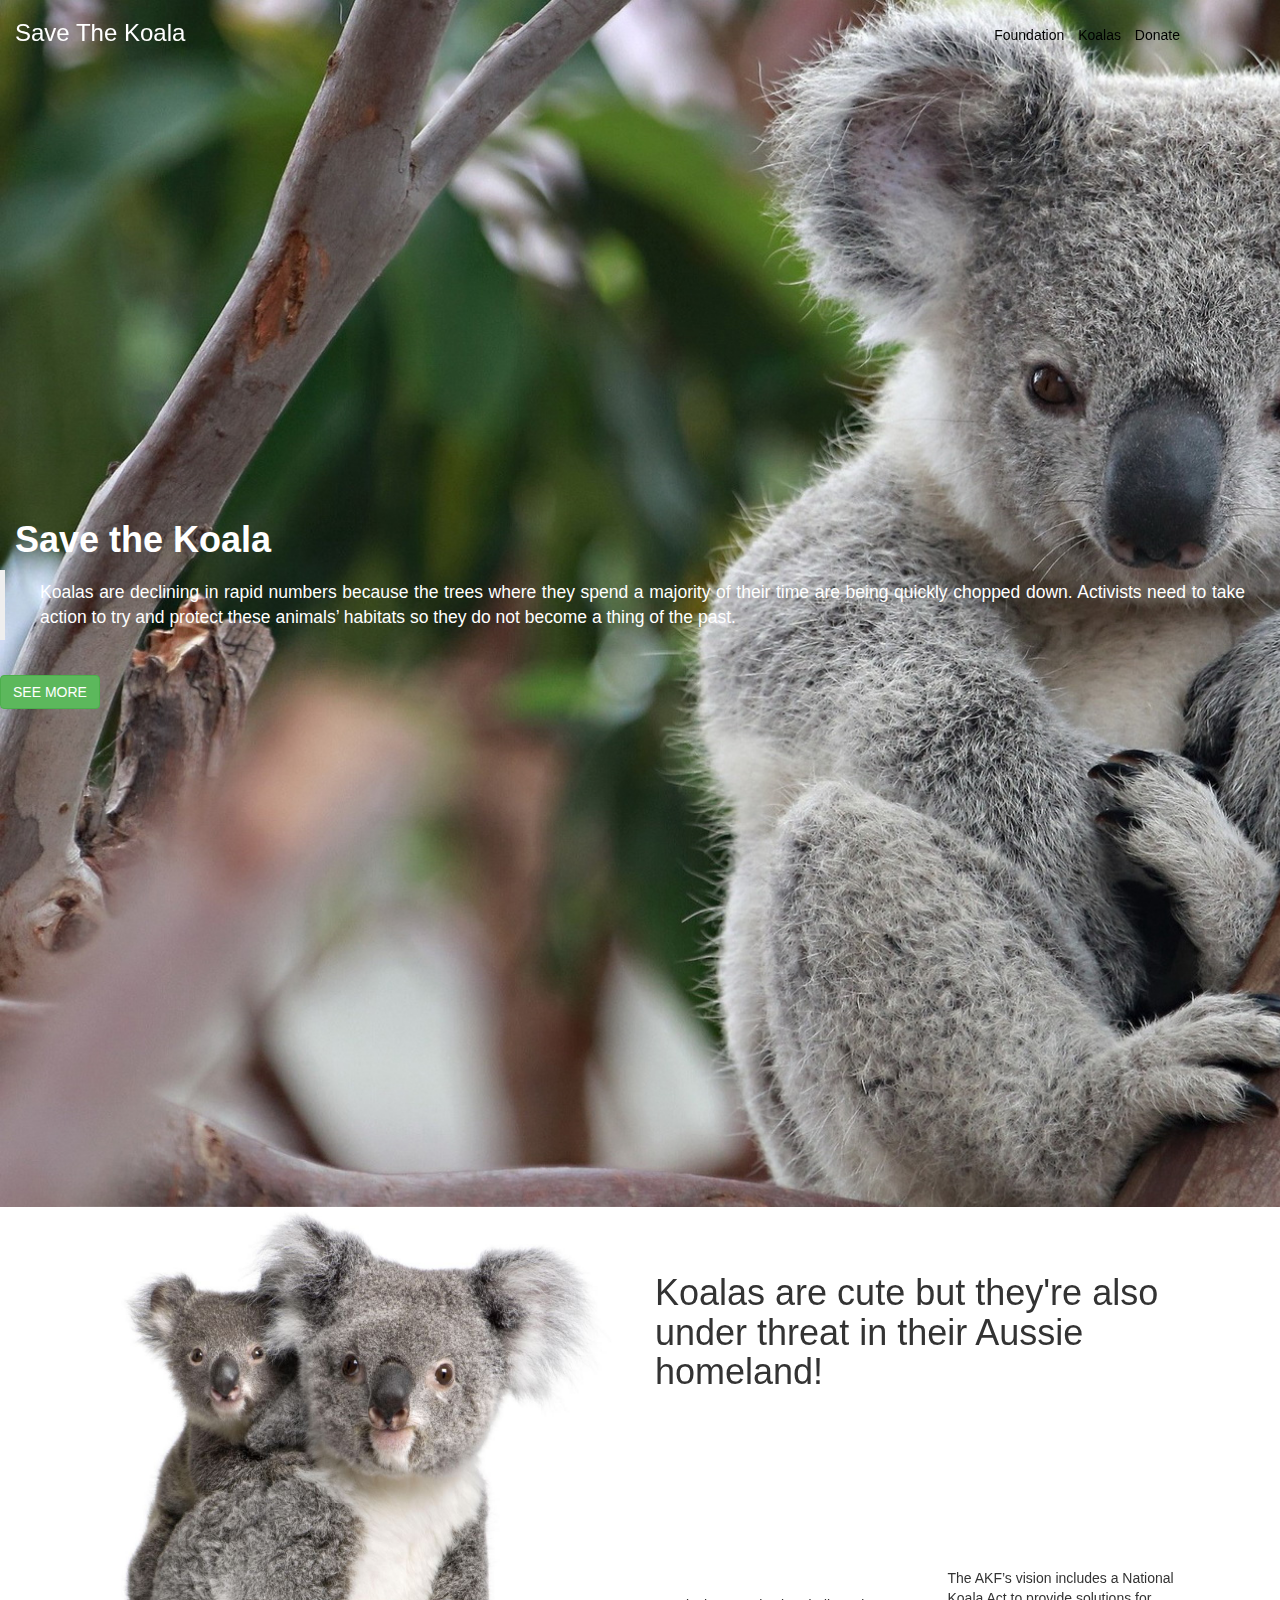
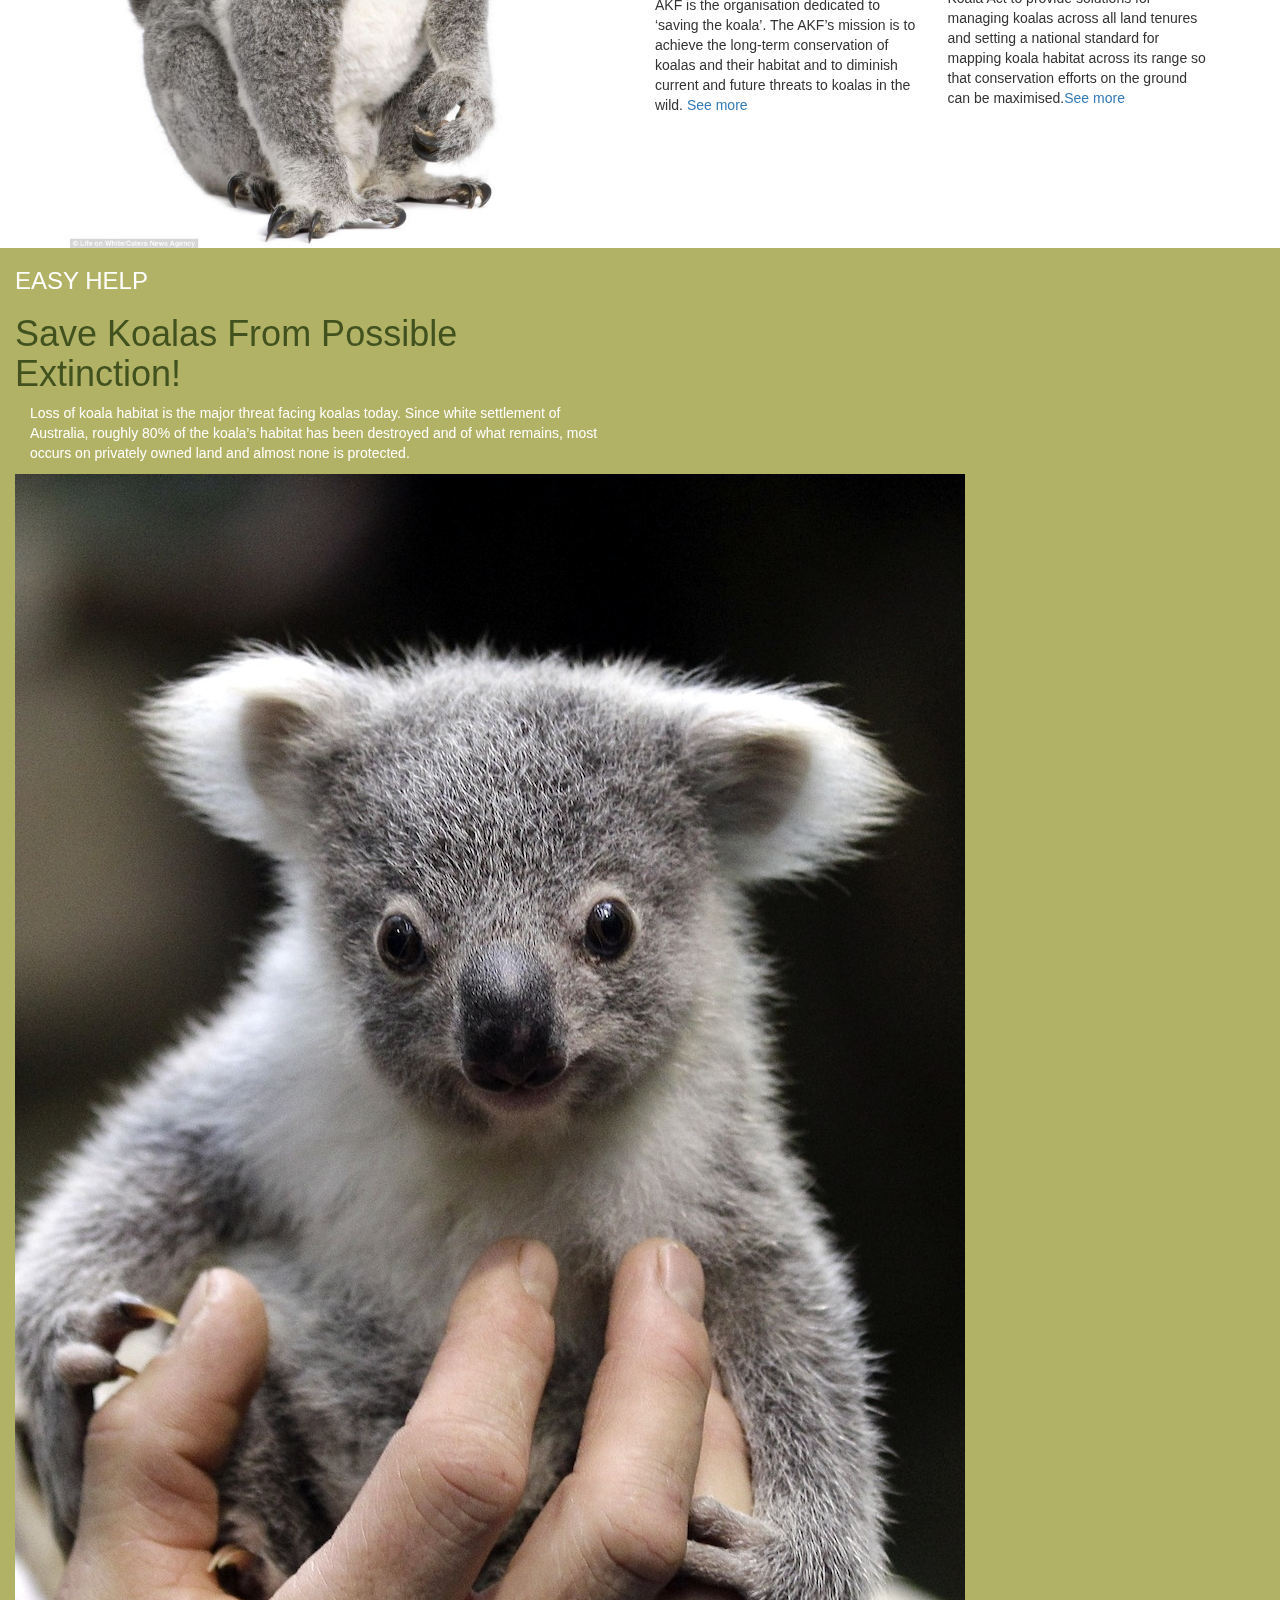
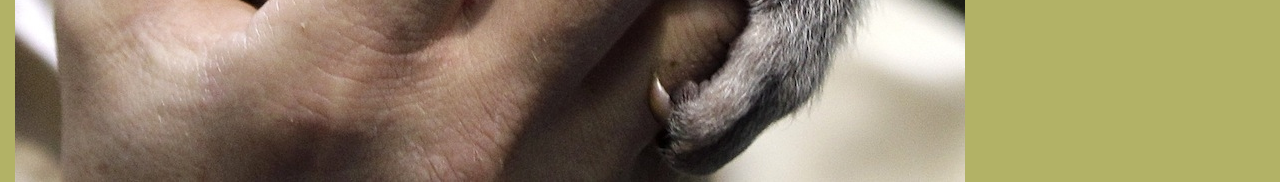
==== save-the-koala-master/index.html @ 20b0b4ef "falta 3, 4 , 5 section" ====
<!DOCTYPE html>
<html>

<head>
    <meta charset="utf-8">
    <meta http-equiv="X-UA-Compatible" content="IE-edge,chrome=1">
    <title>
        Save The Koala
    </title>
    <meta name="description" content="">
    <meta name="viewport" content="width=device-width">
    <link rel="stylesheet" type="text/css" href="css/style.css" media="screen">
    <link href="css/bootstrap.min.css" rel="stylesheet">
</head>

<body>
    <header>
        <nav>
            <div class="container-fluid">
                <div class="row">
                    <div class="col-md-6">
                        <h3 >Save The Koala</h3>
                    </div>
                    <div class="navbar-header">
                        <button type="button" class="navbar-toggle collapsed" data-toggle="collapsed">
                            <span class="sr-only">Toggle navigation</span>
                            <span class="icon-bar"></span> <!--Barras menú-->
                            <span class="icon-bar"></span>
                            <span class="icon-bar"></span>
                        </button>
                    </div>
                    <div class="col-md-6">
                        <ul class="list-inline hidden-sm hidden-xs">
                            <li>
                                <a href="#">Foundation</a>
                            </li>
                            <li>
                                <a href="#">Koalas</a>
                            </li>
                            <li>
                                <a href="#">Donate</a>
                            </li>
                        </ul>
                    </div>
                </div>
            </div>
        </nav>
        <div class="action text-left">
            <h1>Save the Koala</h1>
            <blockquote>
            <p class= primer-parrafo>Koalas are declining in rapid numbers because the trees where they spend a majority of their time are being quickly chopped down. Activists need to take action to try and protect these animals’ habitats so they do not become a thing of the past.</p></blockquote>
            <a class="btn btn-success" href="#">See More</a>

        </div>
    </header>
    <section class="container">
        <div class="row">
            <div class="col-md-6">
                <img src="img/tres.jpg" height="641" class="hidden-sm-down hidden-xl-up">
            </div>
            
                <div class="col-md-6">
                    <h3>FOUNDATION INFORMATION</h3>
                    <h1>Koalas are cute but they're also under threat in their Aussie homeland!</h1>
                    <p>Koalas are well-known as an icon of Australia and many people who visit Australia as tourists hope to see and hold a koala. But it's less well known that koalas in the wild are facing unprecedented pressure as their trees are cleared, existing habitat becomes more vulnerable and isolated and more roads bisect their territories resulting in more koalas being run over.</p>

                
                <div class="row">
                    <div class="col-md-6">
                        <h3>The Australian Koala Foundation</h3> AKF is the organisation dedicated to ‘saving the koala’. The AKF’s mission is to achieve the long-term conservation of koalas and their habitat and to diminish current and future threats to koalas in the wild.<a> See more</a>
                    </div>
                    <div class="col-md-6">
                        <h3>AKF Vision</h3> The AKF’s vision includes a National Koala Act to provide solutions for managing koalas across all land tenures and setting a national standard for mapping koala habitat across its range so that conservation efforts on the ground can be maximised.<a>See more</a>
                    </div>
                </div>
              </div>
    </section>
    <section class="container-fluid section-3">
    <div class="row">
    <div class="col-md-6">
        <h3 >EASY HELP<h3>
<h1 class="titulo-3">Save Koalas From Possible Extinction!</h1>
<p>Loss of koala habitat is the major threat facing koalas today. Since white settlement of Australia, roughly 80% of the koala’s habitat has been destroyed and of what remains, most occurs on privately owned land and almost none is protected.</p>
<div class="col-md-6"></div>
<img src="img/cosita-fea.jpg">
</div>
</div>
    </section>
    <script src="js/jquery-3.2.1.min.js"></script>
    <script src="js/bootstrap.min.js"></script>
</body>

</html>

<!-- seccion 3
EASY HELP
Save Koalas From Possible Extinction!
Loss of koala habitat is the major threat facing koalas today. Since white settlement of Australia, roughly 80% of the koala’s habitat has been destroyed and of what remains, most occurs on privately owned land and almost none is protected. -->
<!-- seccion 4 
HELP KOALAS
“No Tree... No Me”
Dick Marks, AKF’s creative supporter -->
<!-- seccion seis 

It’s not hard to see how we can help.

There are many people who are working very hard to achieve the conservation of the koala and you can join them by visiting www.savethekoala.com.

The only way to save koalas is to save their habitat, the eucalyptus forests where they live, and which they must have to survive. This is what the Australian Koala Foundation is trying to achieve.

But they can't do it alone and they need the help of people like you. You may think that just one person cannot make any difference in helping koalas or in helping our environment generally, but if each person does even one little thing to help, it can add up to a lot of help.-->
<!-- footer 

ABOUT
The Australian Koala Foundation receives no funding from any government so they rely on people like you to help raise funds for their important work in saving koalas for future generations to enjoy. If you’d like to learn more, contact us anytime at akf@savethekoala.com.

Koalas
Eucaliptus
Donate
Gallery-->
---- save-the-koala-master/css/style.css ----
/*
wood brown: A89F68;
army green: 41521F;
*/
@import 'https://fonts.googleapis.com/css?family=Montserrat';

body{
	font-family: 'Montserrat', sans-serif;

}

header{

	position: relative;
	padding-top: 500px;
	padding-bottom: 498px;
	background-image: url(../img/portada.jpg);
	background-repeat: no-repeat;
	background-size: cover;


}

header nav{
	position: fixed;
	width: 100%;
	top: 0px;
	left: 0px;
	height: 70px;
	
}

header nav ul{

	line-height: 70px;
	text-align: right;
	padding-right: 80px;
}

nav ul li a{
	/*text-transform: uppercase;*/
	color: #000;
}

header nav h1{
	margin: 0px;
	margin-left: 30px;
	line-height: 70px;

}

header .action h3{
	width: 80px;
	margin: 15px 0px;

}


header .action h1{
	text-size:2em;
	/*text-transform: uppercase;*/
	font-weight: bold;
}

.action .btn{
	margin-top: 15px;
	text-transform: uppercase;
}

.action h1, p {
	
    color: #fff;
    padding-right: 15px;
    padding-left: 15px;
    margin-right: auto;
    margin-left: auto;
   
}

.row h3{
	color:white;
}

.primer-parrafo{
	text-align: justify;
	margin: 0 0 10px;
}

.section-3 {

	background-color: #b2b266;
    color: white;
}

.titulo-3{
	color: #41521F;
}
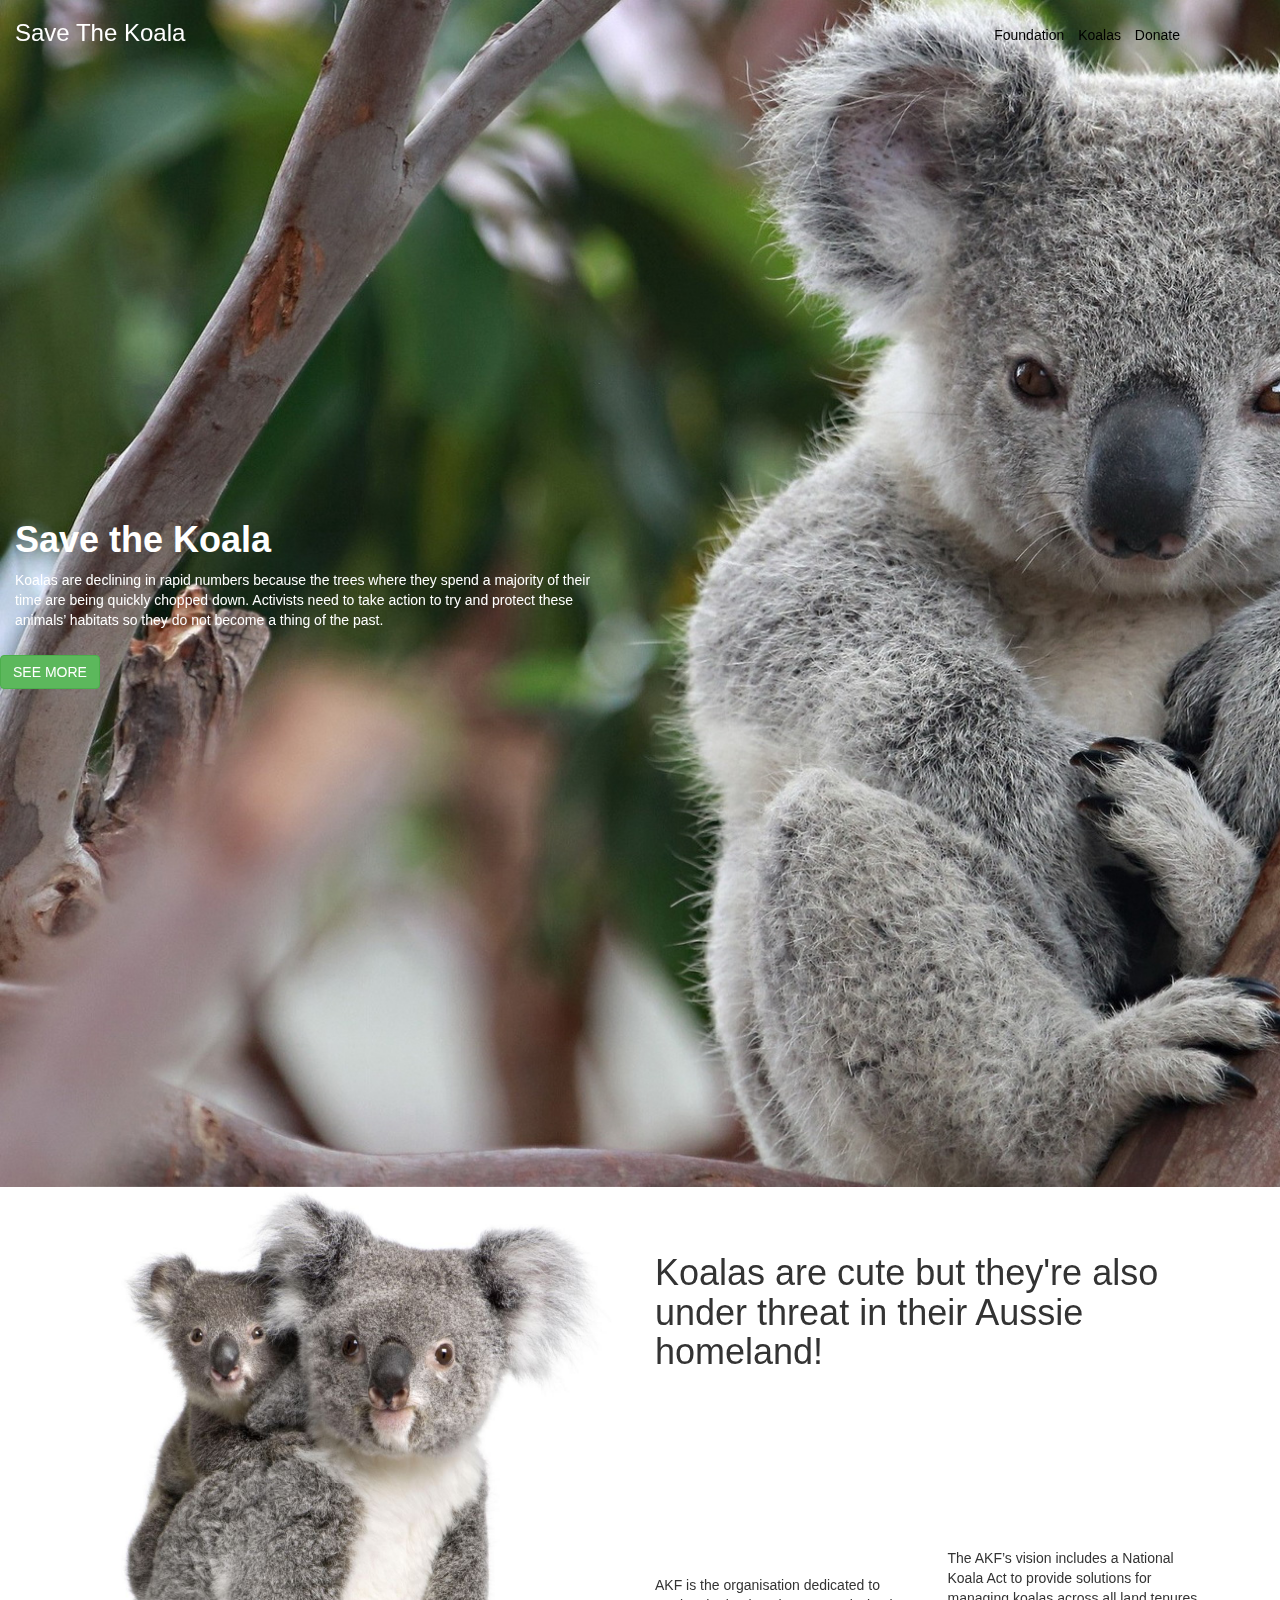
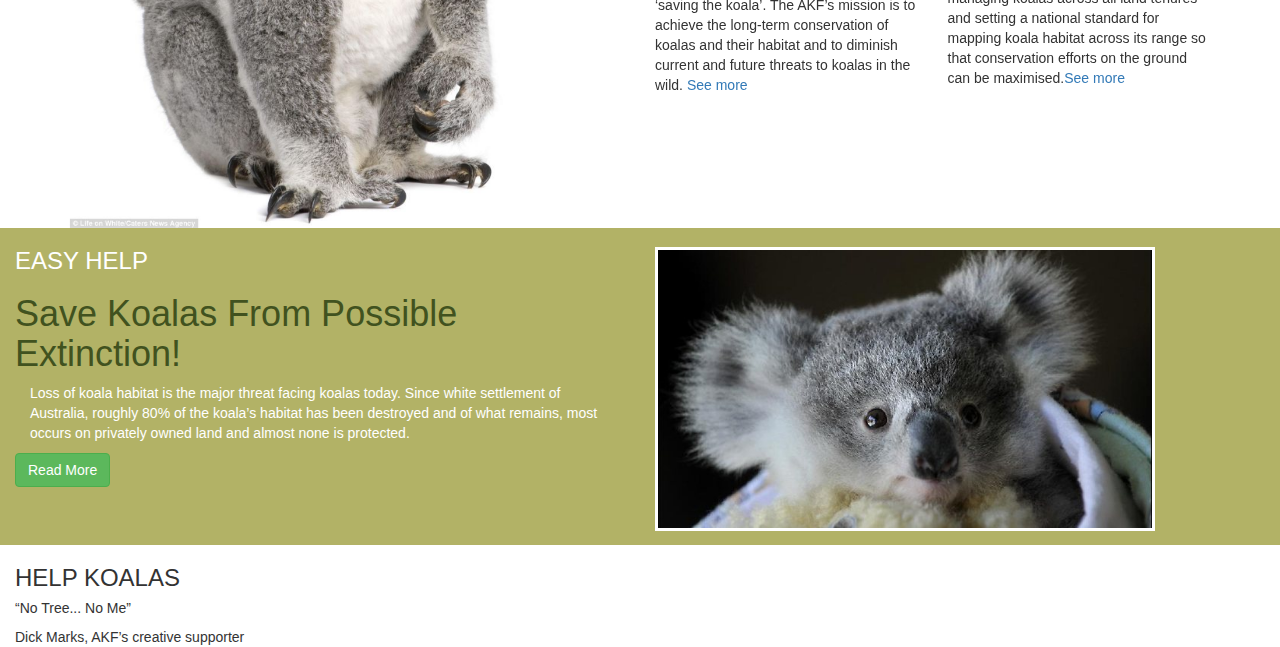
==== commit 0c5044b9: "agregando la seccion 4" ====
--- a/save-the-koala-master/index.html
+++ b/save-the-koala-master/index.html
@@ -19,12 +19,13 @@
             <div class="container-fluid">
                 <div class="row">
                     <div class="col-md-6">
-                        <h3 >Save The Koala</h3>
+                        <h3>Save The Koala</h3>
                     </div>
                     <div class="navbar-header">
                         <button type="button" class="navbar-toggle collapsed" data-toggle="collapsed">
                             <span class="sr-only">Toggle navigation</span>
-                            <span class="icon-bar"></span> <!--Barras menú-->
+                            <span class="icon-bar"></span>
+                            <!--Barras menú-->
                             <span class="icon-bar"></span>
                             <span class="icon-bar"></span>
                         </button>
@@ -47,10 +48,12 @@
         </nav>
         <div class="action text-left">
             <h1>Save the Koala</h1>
-            <blockquote>
-            <p class= primer-parrafo>Koalas are declining in rapid numbers because the trees where they spend a majority of their time are being quickly chopped down. Activists need to take action to try and protect these animals’ habitats so they do not become a thing of the past.</p></blockquote>
-            <a class="btn btn-success" href="#">See More</a>
-
+            <div class="row">
+                <div class="col-md-6">
+                    <p class=p rimer-parrafo>Koalas are declining in rapid numbers because the trees where they spend a majority of their time are being quickly chopped down. Activists need to take action to try and protect these animals’ habitats so they do not become a thing of the past.</p>
+                    <a class="btn btn-success" href="#">See More</a>
+                </div>
+            </div>
         </div>
     </header>
     <section class="container">
@@ -58,13 +61,10 @@
             <div class="col-md-6">
                 <img src="img/tres.jpg" height="641" class="hidden-sm-down hidden-xl-up">
             </div>
-            
-                <div class="col-md-6">
-                    <h3>FOUNDATION INFORMATION</h3>
-                    <h1>Koalas are cute but they're also under threat in their Aussie homeland!</h1>
-                    <p>Koalas are well-known as an icon of Australia and many people who visit Australia as tourists hope to see and hold a koala. But it's less well known that koalas in the wild are facing unprecedented pressure as their trees are cleared, existing habitat becomes more vulnerable and isolated and more roads bisect their territories resulting in more koalas being run over.</p>
-
-                
+            <div class="col-md-6">
+                <h3>FOUNDATION INFORMATION</h3>
+                <h1>Koalas are cute but they're also under threat in their Aussie homeland!</h1>
+                <p>Koalas are well-known as an icon of Australia and many people who visit Australia as tourists hope to see and hold a koala. But it's less well known that koalas in the wild are facing unprecedented pressure as their trees are cleared, existing habitat becomes more vulnerable and isolated and more roads bisect their territories resulting in more koalas being run over.</p>
                 <div class="row">
                     <div class="col-md-6">
                         <h3>The Australian Koala Foundation</h3> AKF is the organisation dedicated to ‘saving the koala’. The AKF’s mission is to achieve the long-term conservation of koalas and their habitat and to diminish current and future threats to koalas in the wild.<a> See more</a>
@@ -73,18 +73,27 @@
                         <h3>AKF Vision</h3> The AKF’s vision includes a National Koala Act to provide solutions for managing koalas across all land tenures and setting a national standard for mapping koala habitat across its range so that conservation efforts on the ground can be maximised.<a>See more</a>
                     </div>
                 </div>
-              </div>
+            </div>
     </section>
     <section class="container-fluid section-3">
-    <div class="row">
-    <div class="col-md-6">
-        <h3 >EASY HELP<h3>
-<h1 class="titulo-3">Save Koalas From Possible Extinction!</h1>
-<p>Loss of koala habitat is the major threat facing koalas today. Since white settlement of Australia, roughly 80% of the koala’s habitat has been destroyed and of what remains, most occurs on privately owned land and almost none is protected.</p>
-<div class="col-md-6"></div>
-<img src="img/cosita-fea.jpg">
-</div>
-</div>
+        <div class="row">
+            <div class="col-md-6">
+                <h3>EASY HELP</h3>
+                <h1 class="titulo-3">Save Koalas From Possible Extinction!</h1>
+                <p>Loss of koala habitat is the major threat facing koalas today. Since white settlement of Australia, roughly 80% of the koala’s habitat has been destroyed and of what remains, most occurs on privately owned land and almost none is protected.</p>
+                <a class="btn btn-success" href="#">Read More</a>
+            </div>
+            <div class="col-md-6">
+                <img class="koala-3 text-right" src="img/cosita.jpg" width="500">
+            </div>
+        </div>
+    </section>
+    <section class="section-4">
+    <div class="col-lg-6 col-md-12 col-sm-12 col-xs-12">
+        <h3>HELP KOALAS</h3>
+<strong><h5>“No Tree... No Me”</h5></strong>
+Dick Marks, AKF’s creative supporter
+</div> 
     </section>
     <script src="js/jquery-3.2.1.min.js"></script>
     <script src="js/bootstrap.min.js"></script>
@@ -92,10 +101,6 @@
 
 </html>
 
-<!-- seccion 3
-EASY HELP
-Save Koalas From Possible Extinction!
-Loss of koala habitat is the major threat facing koalas today. Since white settlement of Australia, roughly 80% of the koala’s habitat has been destroyed and of what remains, most occurs on privately owned land and almost none is protected. -->
 <!-- seccion 4 
 HELP KOALAS
 “No Tree... No Me”
--- a/save-the-koala-master/css/style.css
+++ b/save-the-koala-master/css/style.css
@@ -94,4 +94,15 @@
 
 .titulo-3{
 	color: #41521F;
+}
+
+.koala-3{
+	border: 3px solid white;
+	margin-bottom: 14px;
+	margin-top: 19px;
+	vertical-align: middle;
+}
+
+.section-4{
+	background-image: url(../img/all.jpg);
 }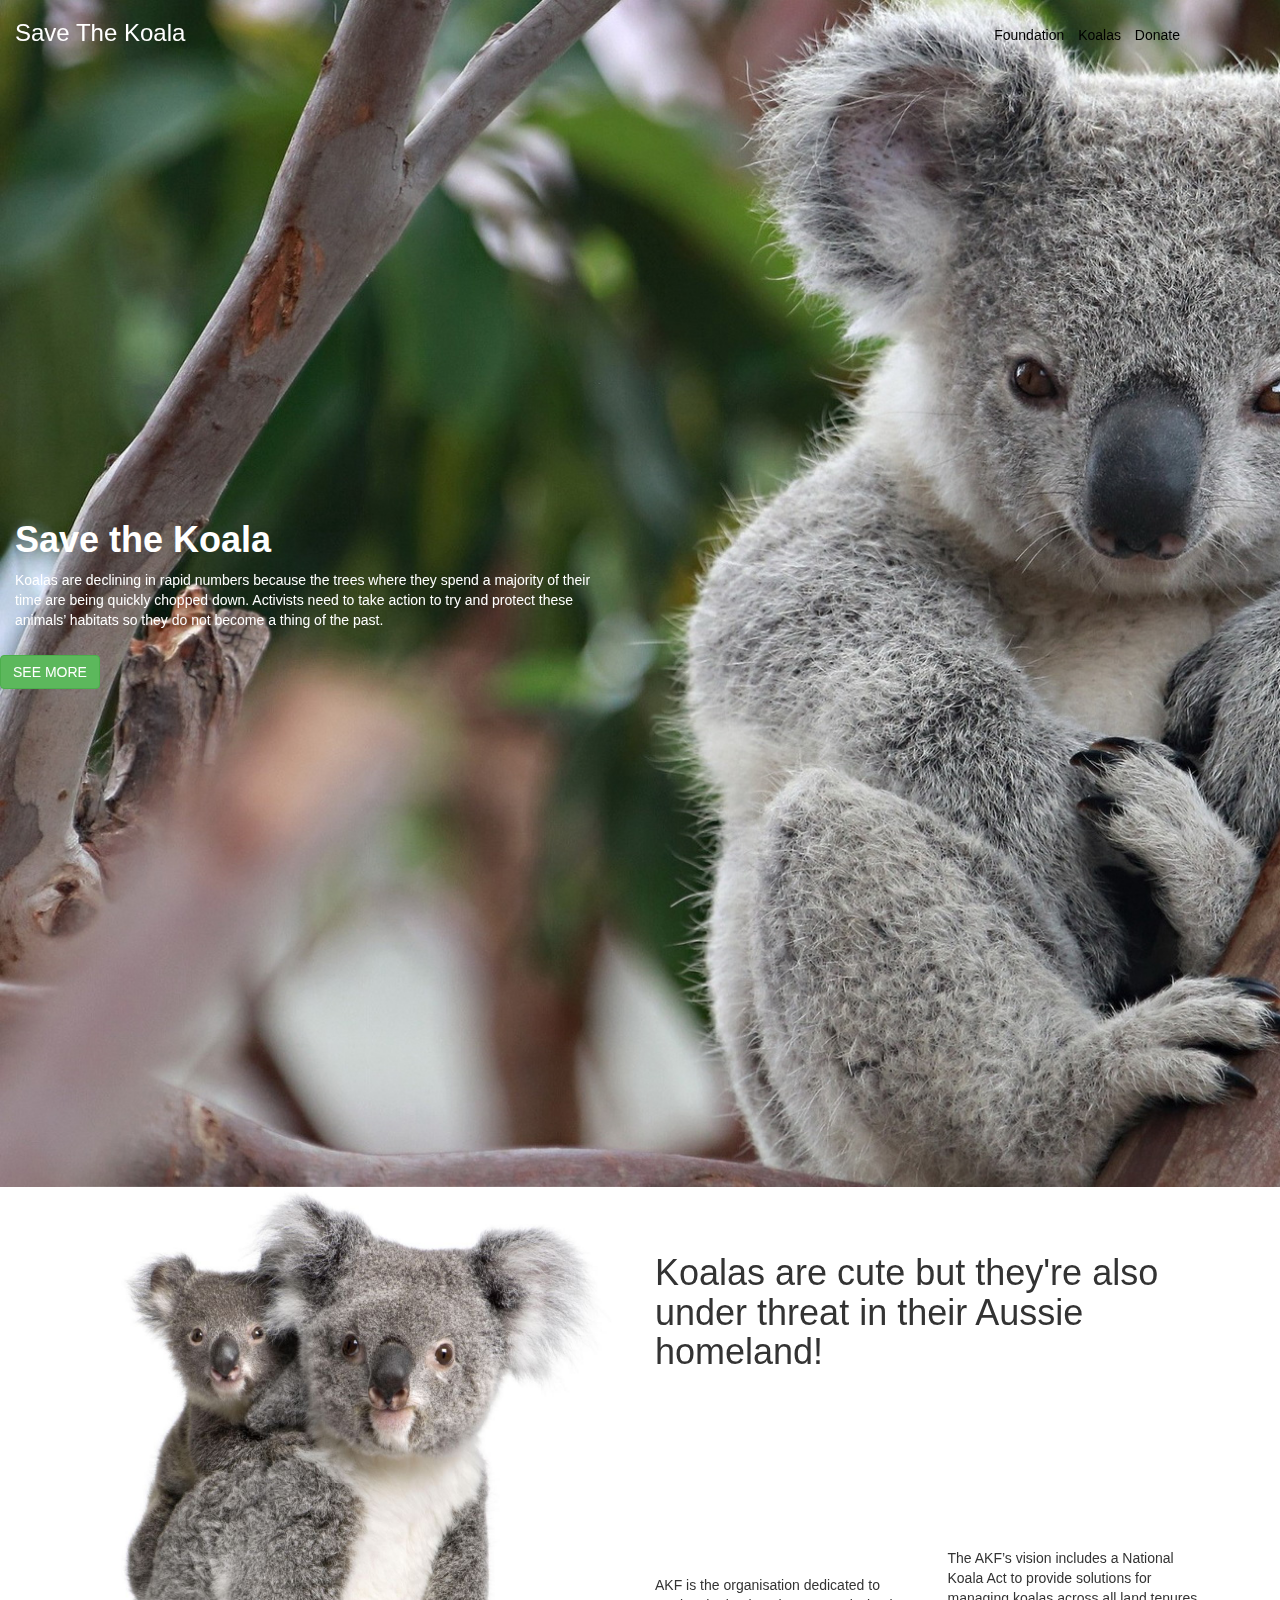
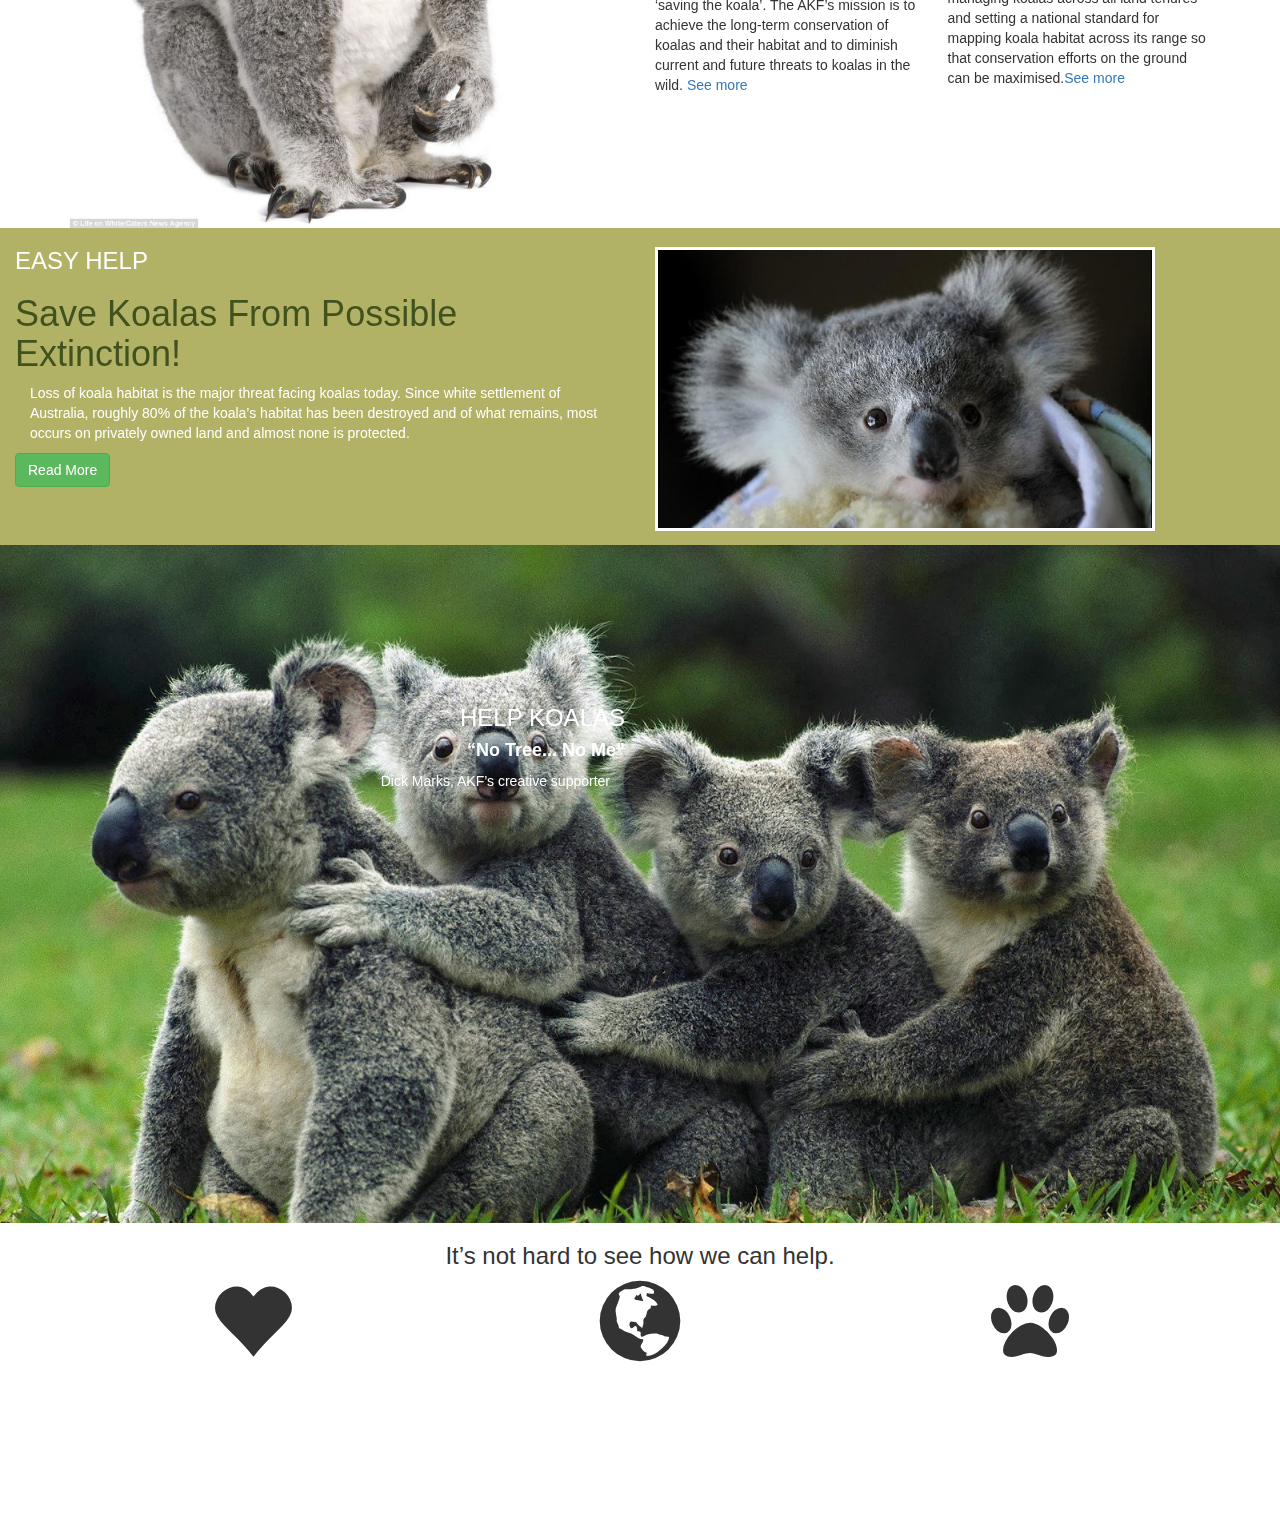
==== commit a5073931: "5 section" ====
--- a/save-the-koala-master/index.html
+++ b/save-the-koala-master/index.html
@@ -9,6 +9,7 @@
     </title>
     <meta name="description" content="">
     <meta name="viewport" content="width=device-width">
+    <link rel="stylesheet" type="text/css" href="https://cdnjs.cloudflare.com/ajax/libs/font-awesome/4.7.0/css/font-awesome.min.css">
     <link rel="stylesheet" type="text/css" href="css/style.css" media="screen">
     <link href="css/bootstrap.min.css" rel="stylesheet">
 </head>
@@ -89,25 +90,59 @@
         </div>
     </section>
     <section class="section-4">
-    <div class="col-lg-6 col-md-12 col-sm-12 col-xs-12">
-        <h3>HELP KOALAS</h3>
-<strong><h5>“No Tree... No Me”</h5></strong>
-Dick Marks, AKF’s creative supporter
-</div> 
+        <div class="row">
+            <div class="col-lg-6 col-md-12 col-sm-12 col-xs-12">
+                <h3 class="text-right">HELP KOALAS</h3>
+                <h4 class="titulo-4 text-right"><strong>“No Tree... No Me”</strong></h4>
+                <p class="text-right">Dick Marks, AKF’s creative supporter</p>
+            </div>
+        </div>
+    </section>
+    <section class="container">
+        <div class="action text-center">
+            <h3>It’s not hard to see how we can help.</h3>
+        </div>
+        <div class="row">
+            <div class="col-md-4">
+                <div class="servicio text-center">
+                    <i class="glyphicon glyphicon-heart">                
+                </i>
+                    <p>There are many people who are working very hard to achieve the conservation of the koala and you can join them by visiting www.savethekoala.com.
+                    </p>
+                </div>
+            </div>
+            <div class="col-md-4">
+                <div class="servicio text-center">
+                    <i class="glyphicon glyphicon-globe">
+                    
+                </i>
+                    <p>
+                        The only way to save koalas is to save their habitat, the eucalyptus forests where they live, and which they must have to survive. This is what the Australian Koala Foundation is trying to achieve.
+                    </p>
+                </div>
+            </div>
+            <div class="col-md-4">
+                <div class="servicio text-center">
+                    <i class="fa fa-paw">
+
+                </i>
+                    <p>
+                        But they can't do it alone and they need the help of people like you. You may think that just one person cannot make any difference in helping koalas or in helping our environment generally, but if each person does even one little thing to help, it can add up to a lot of help.-->
+                    </p>
+                </div>
+            </div>
+        </div>
+    </section>
     </section>
     <script src="js/jquery-3.2.1.min.js"></script>
     <script src="js/bootstrap.min.js"></script>
 </body>
 
 </html>
+<!-- seccion 4 
 
-<!-- seccion 4 
-HELP KOALAS
-“No Tree... No Me”
-Dick Marks, AKF’s creative supporter -->
-<!-- seccion seis 
 
-It’s not hard to see how we can help.
+
 
 There are many people who are working very hard to achieve the conservation of the koala and you can join them by visiting www.savethekoala.com.
 
--- a/save-the-koala-master/css/style.css
+++ b/save-the-koala-master/css/style.css
@@ -105,4 +105,22 @@
 
 .section-4{
 	background-image: url(../img/all.jpg);
+	background-repeat: no-repeat;
+	background-size: cover;
+	position: relative;
+	padding-top: 140px;
+    padding-bottom: 422px;
+}
+.titulo-4 {
+	color: white;
+
+}
+.servicio{
+	padding: 0px 30px;
+
+}
+
+.servicio i{
+	font-size: 6em;
+	margin-bottom: 15px;
 }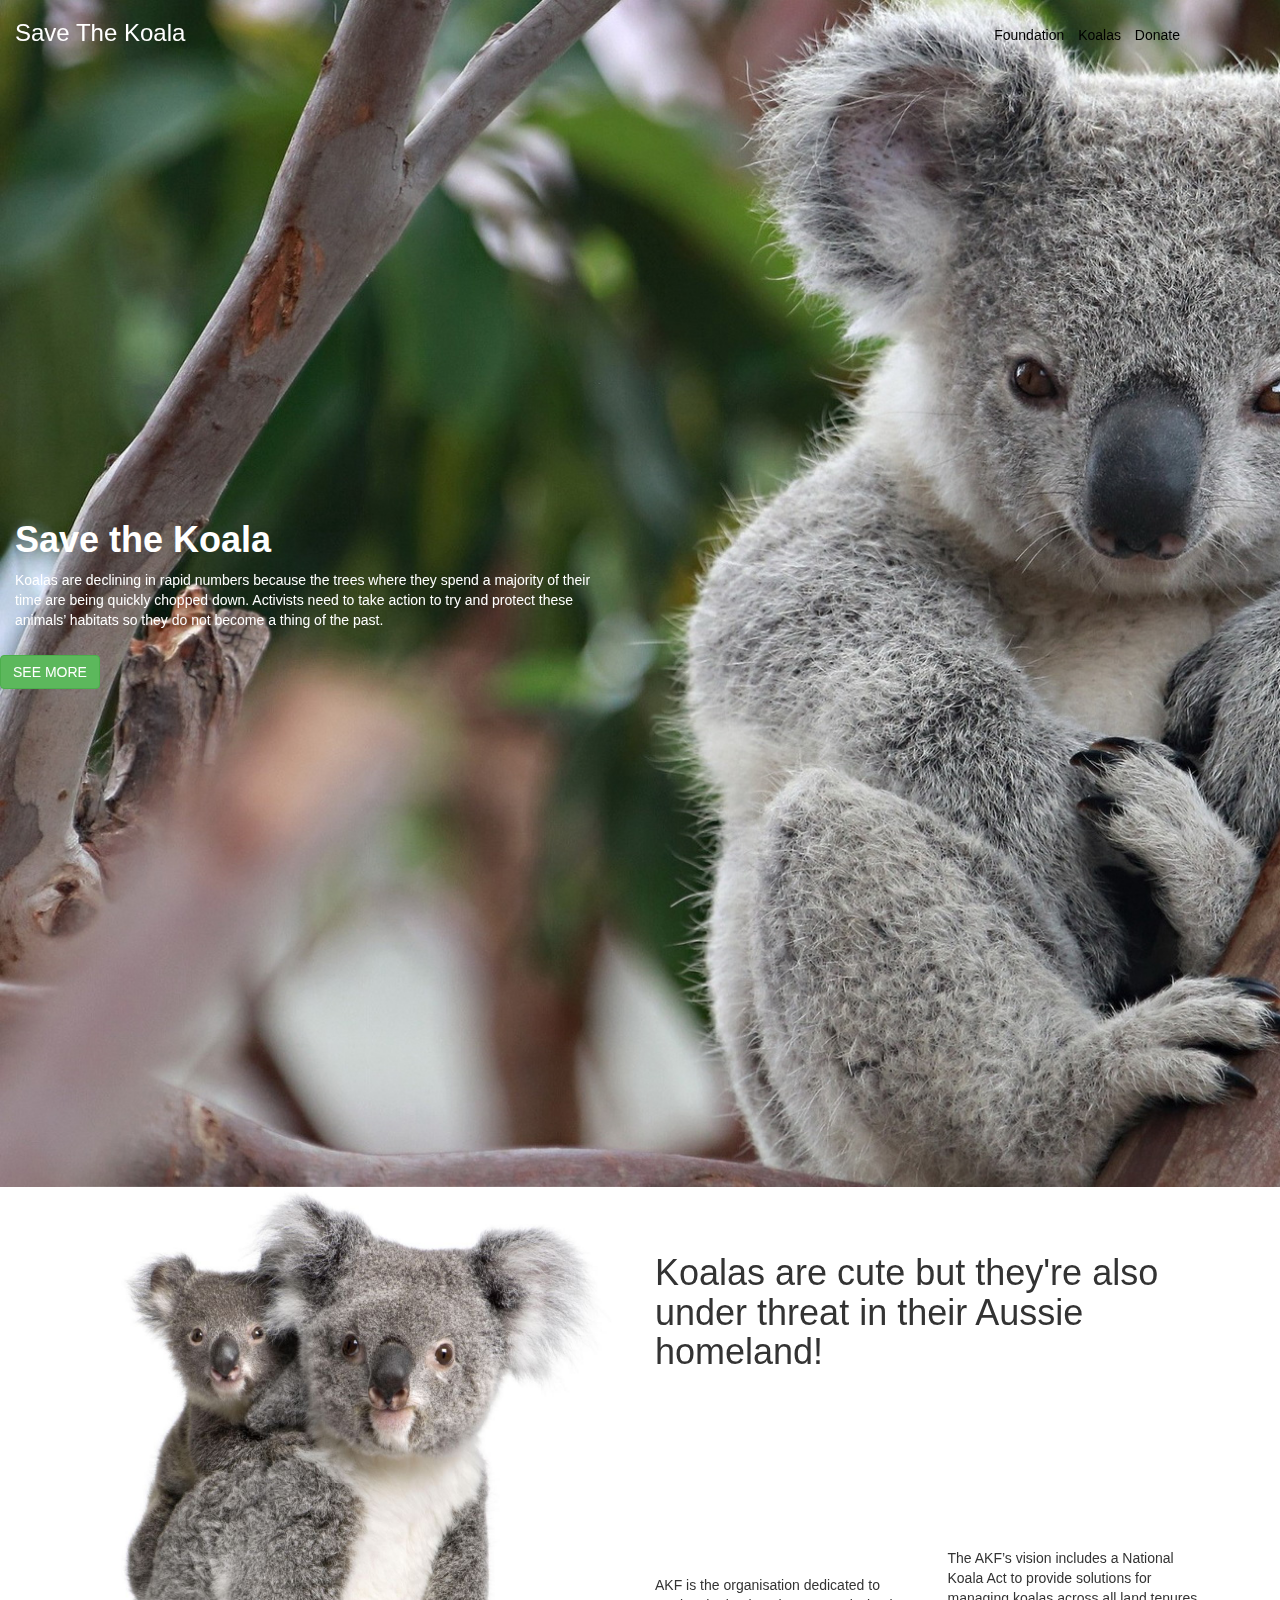
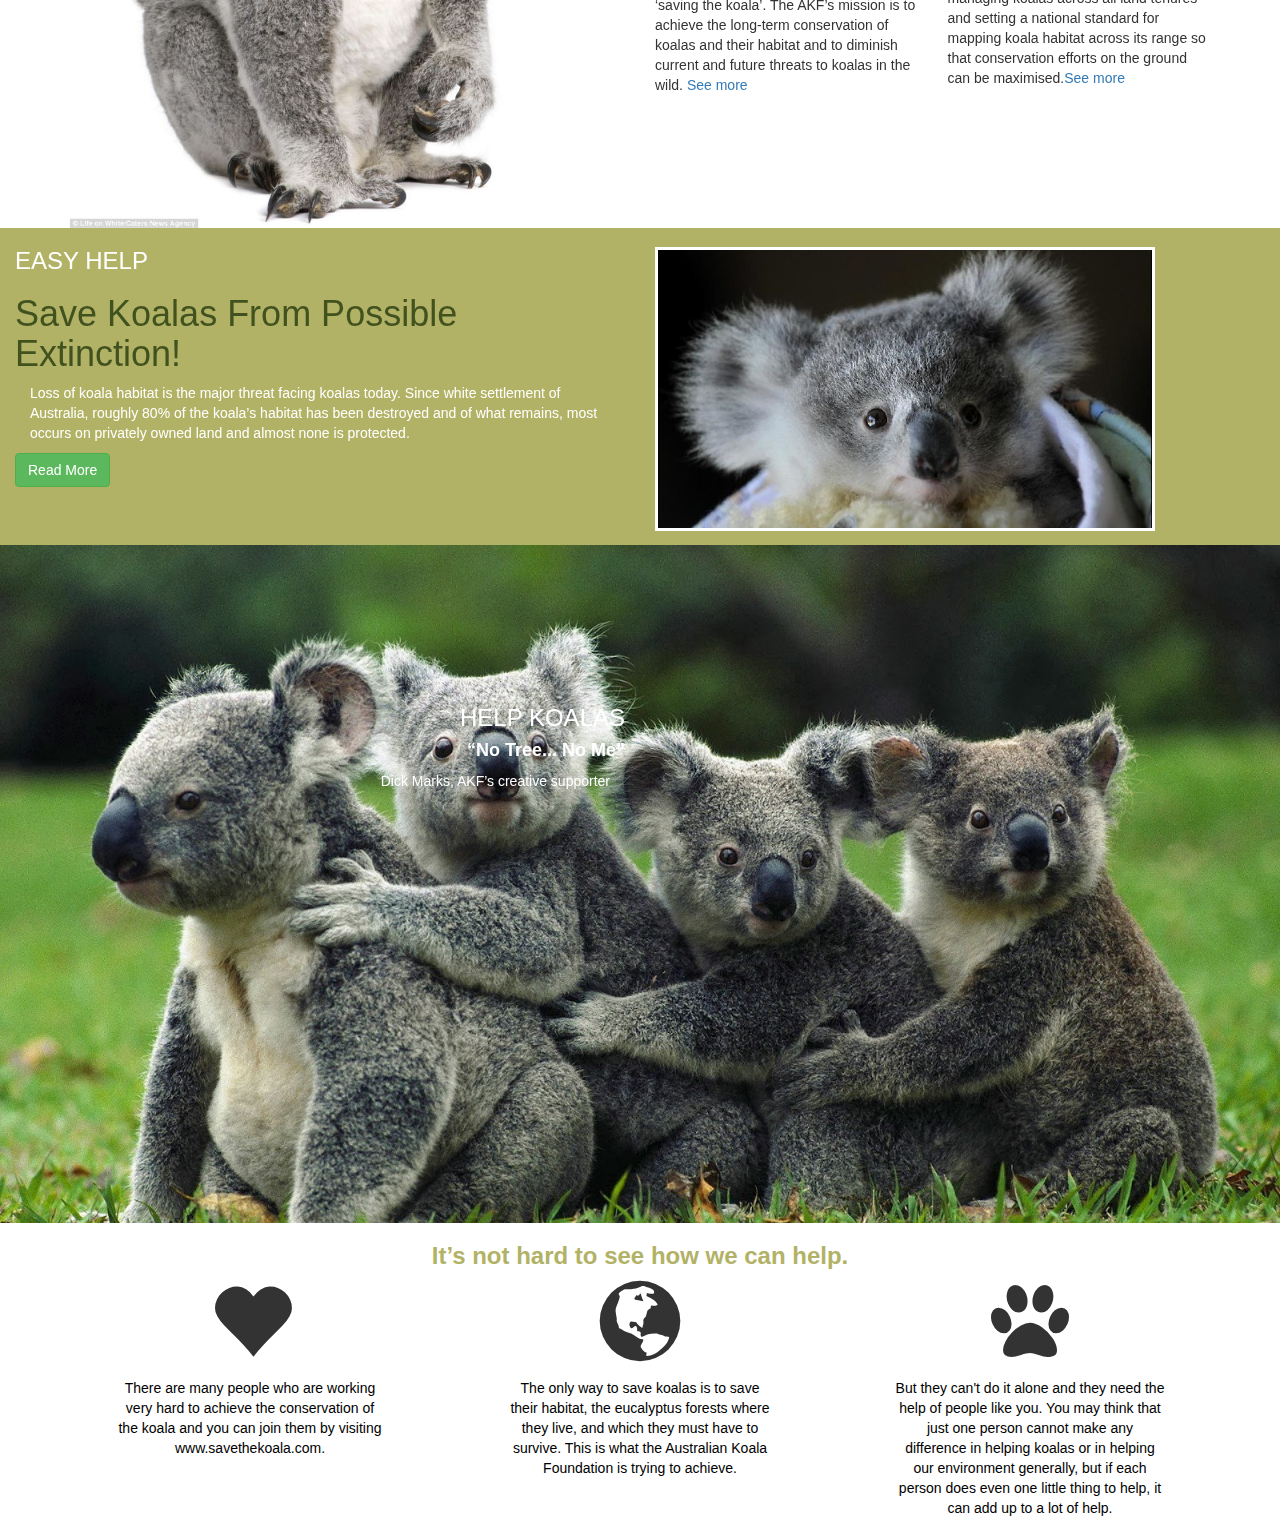
==== commit 30339738: "section 5 editando" ====
--- a/save-the-koala-master/index.html
+++ b/save-the-koala-master/index.html
@@ -100,7 +100,7 @@
     </section>
     <section class="container">
         <div class="action text-center">
-            <h3>It’s not hard to see how we can help.</h3>
+            <h3><strong>It’s not hard to see how we can help.</strong></h3>
         </div>
         <div class="row">
             <div class="col-md-4">
@@ -127,7 +127,7 @@
 
                 </i>
                     <p>
-                        But they can't do it alone and they need the help of people like you. You may think that just one person cannot make any difference in helping koalas or in helping our environment generally, but if each person does even one little thing to help, it can add up to a lot of help.-->
+                        But they can't do it alone and they need the help of people like you. You may think that just one person cannot make any difference in helping koalas or in helping our environment generally, but if each person does even one little thing to help, it can add up to a lot of help.
                     </p>
                 </div>
             </div>
--- a/save-the-koala-master/css/style.css
+++ b/save-the-koala-master/css/style.css
@@ -115,12 +115,19 @@
 	color: white;
 
 }
-.servicio{
-	padding: 0px 30px;
+    .servicio {	padding: 0px 30px;
 
 }
 
 .servicio i{
 	font-size: 6em;
 	margin-bottom: 15px;
+}
+
+.servicio p{
+	color: black;
+}
+
+.action h3{
+	color: #b2b266;
 }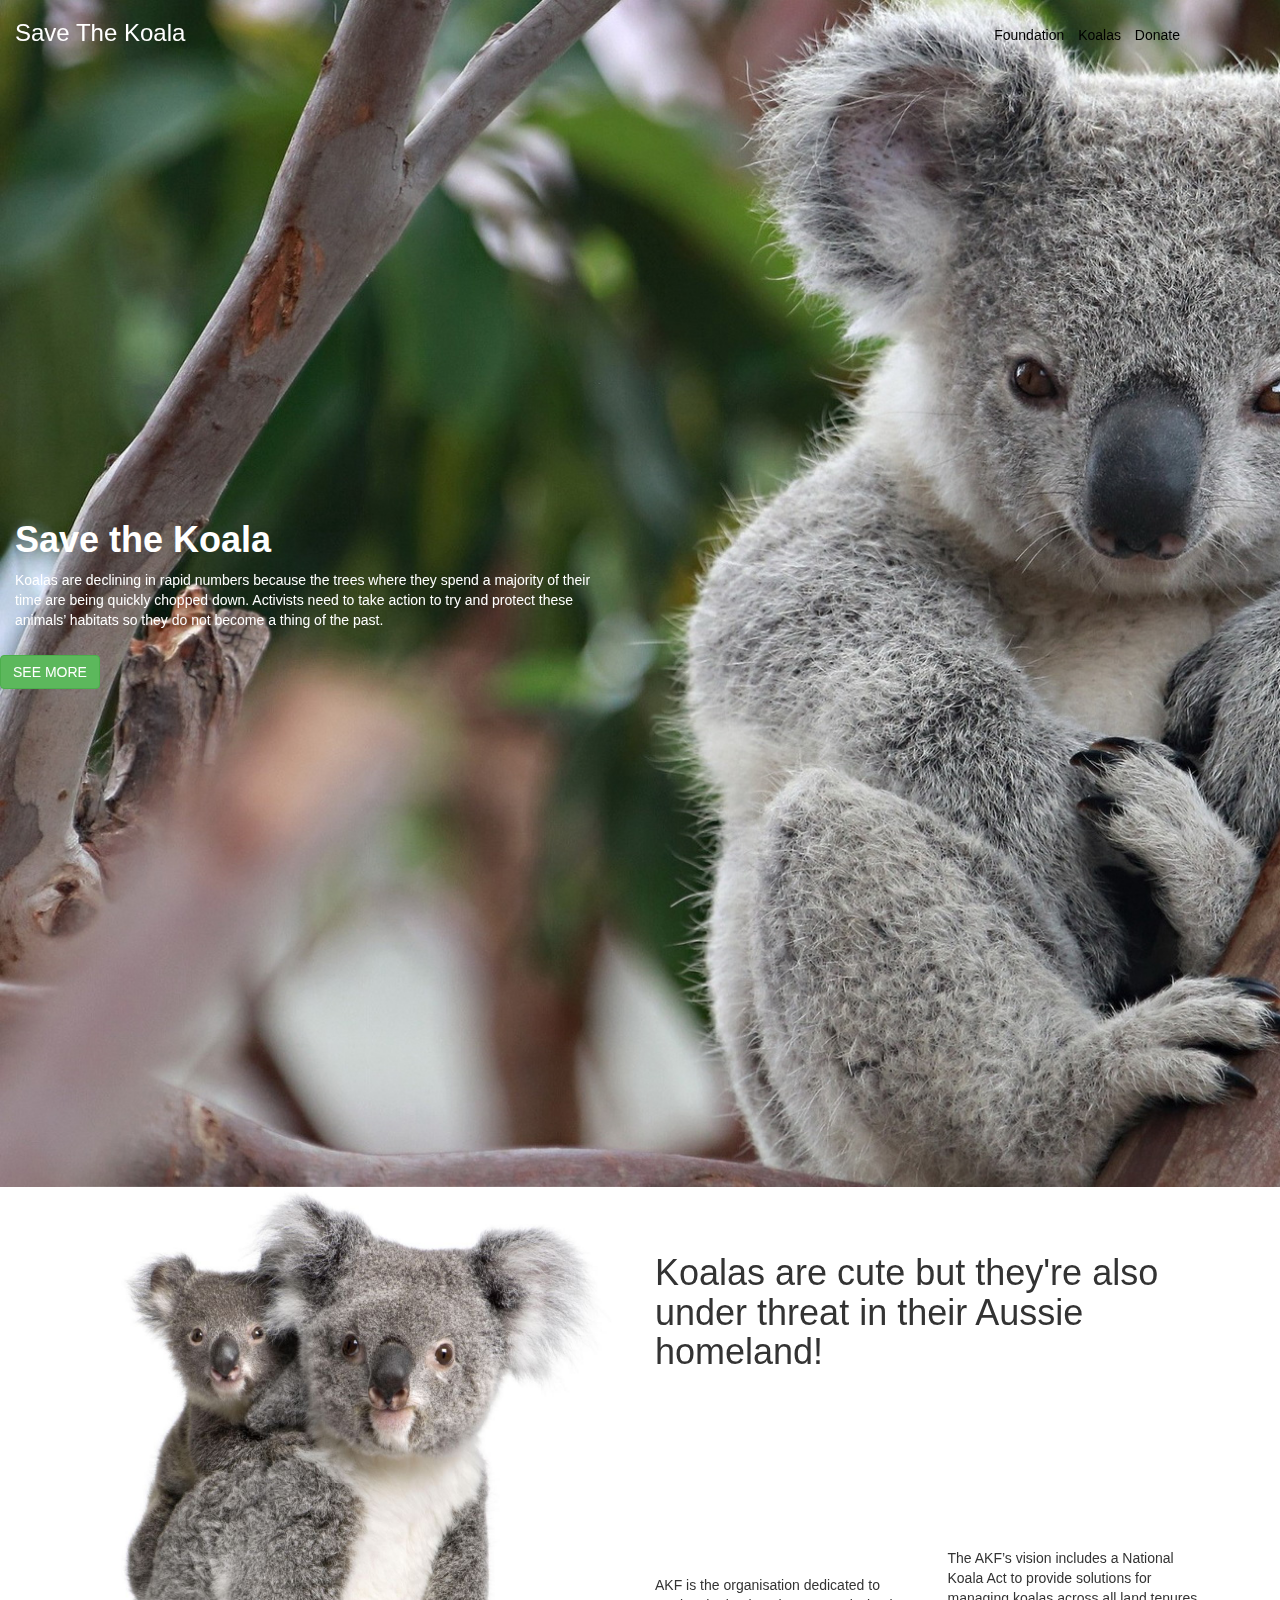
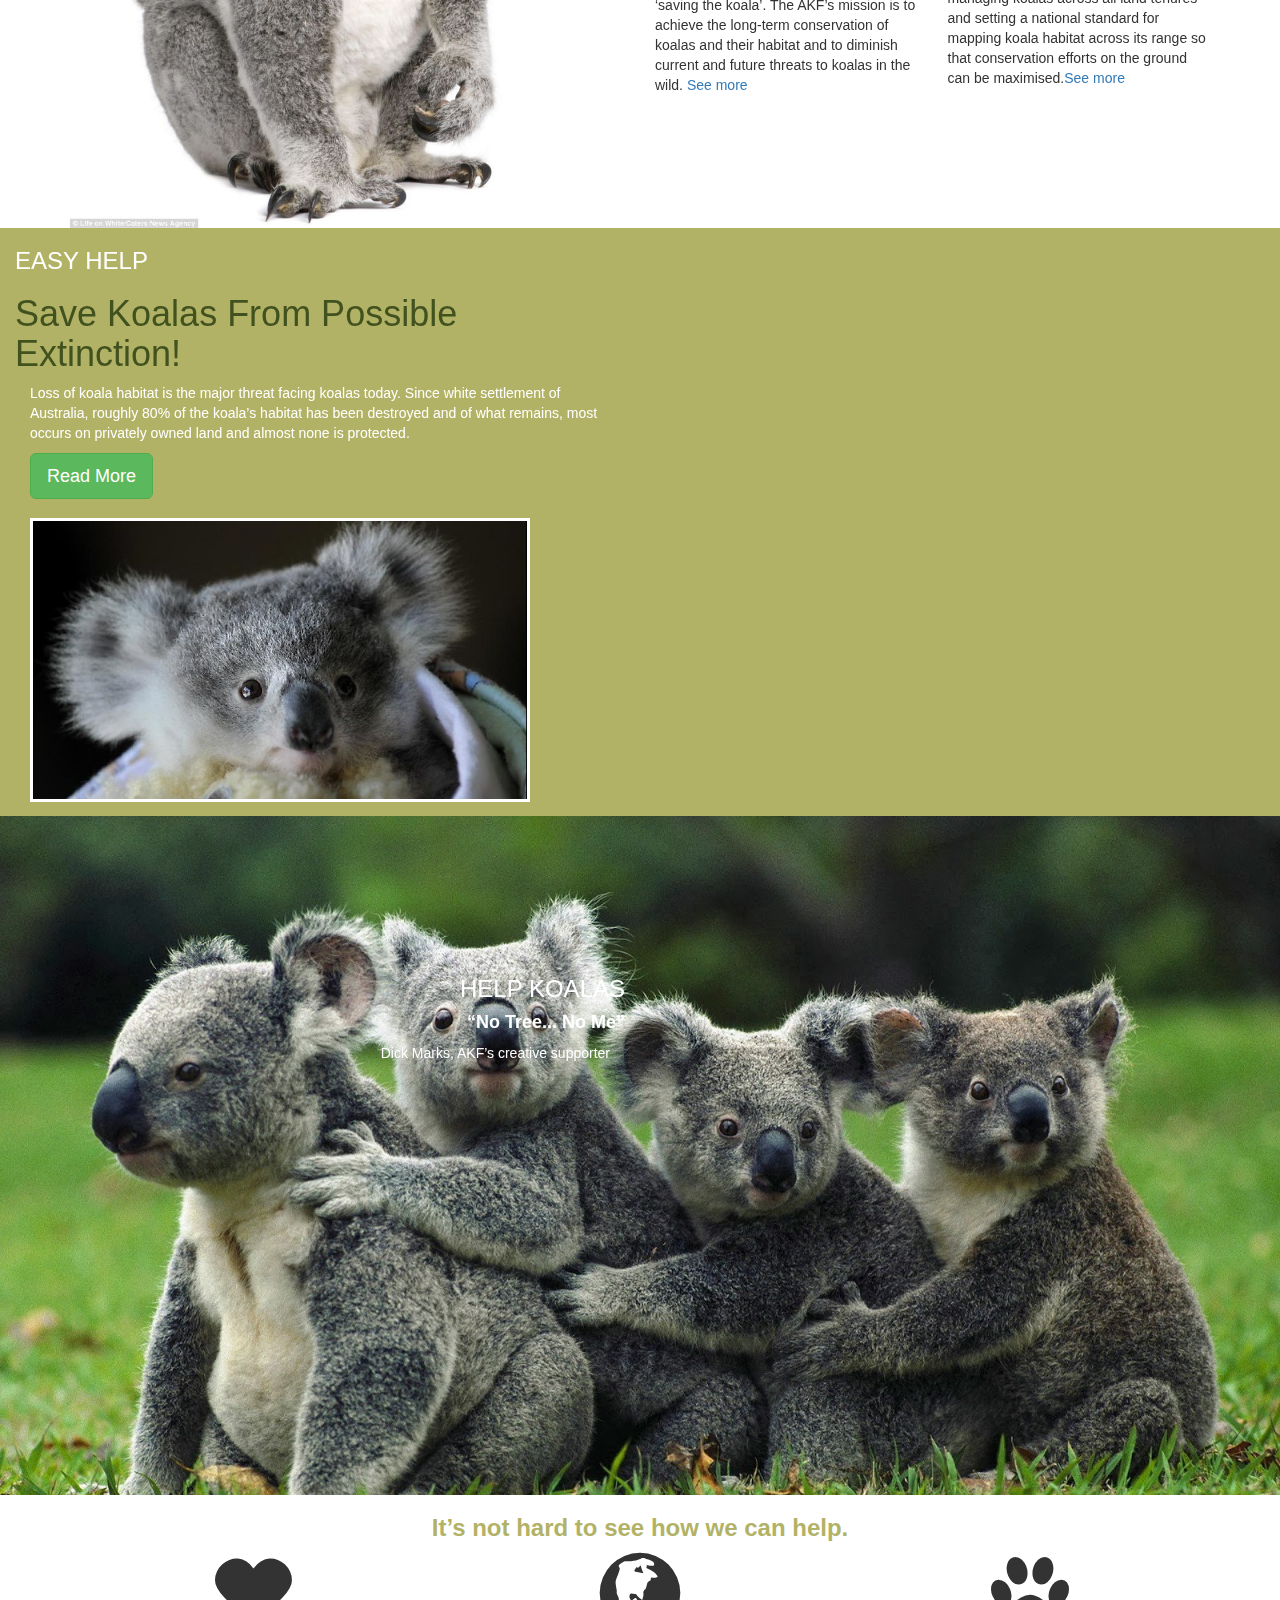
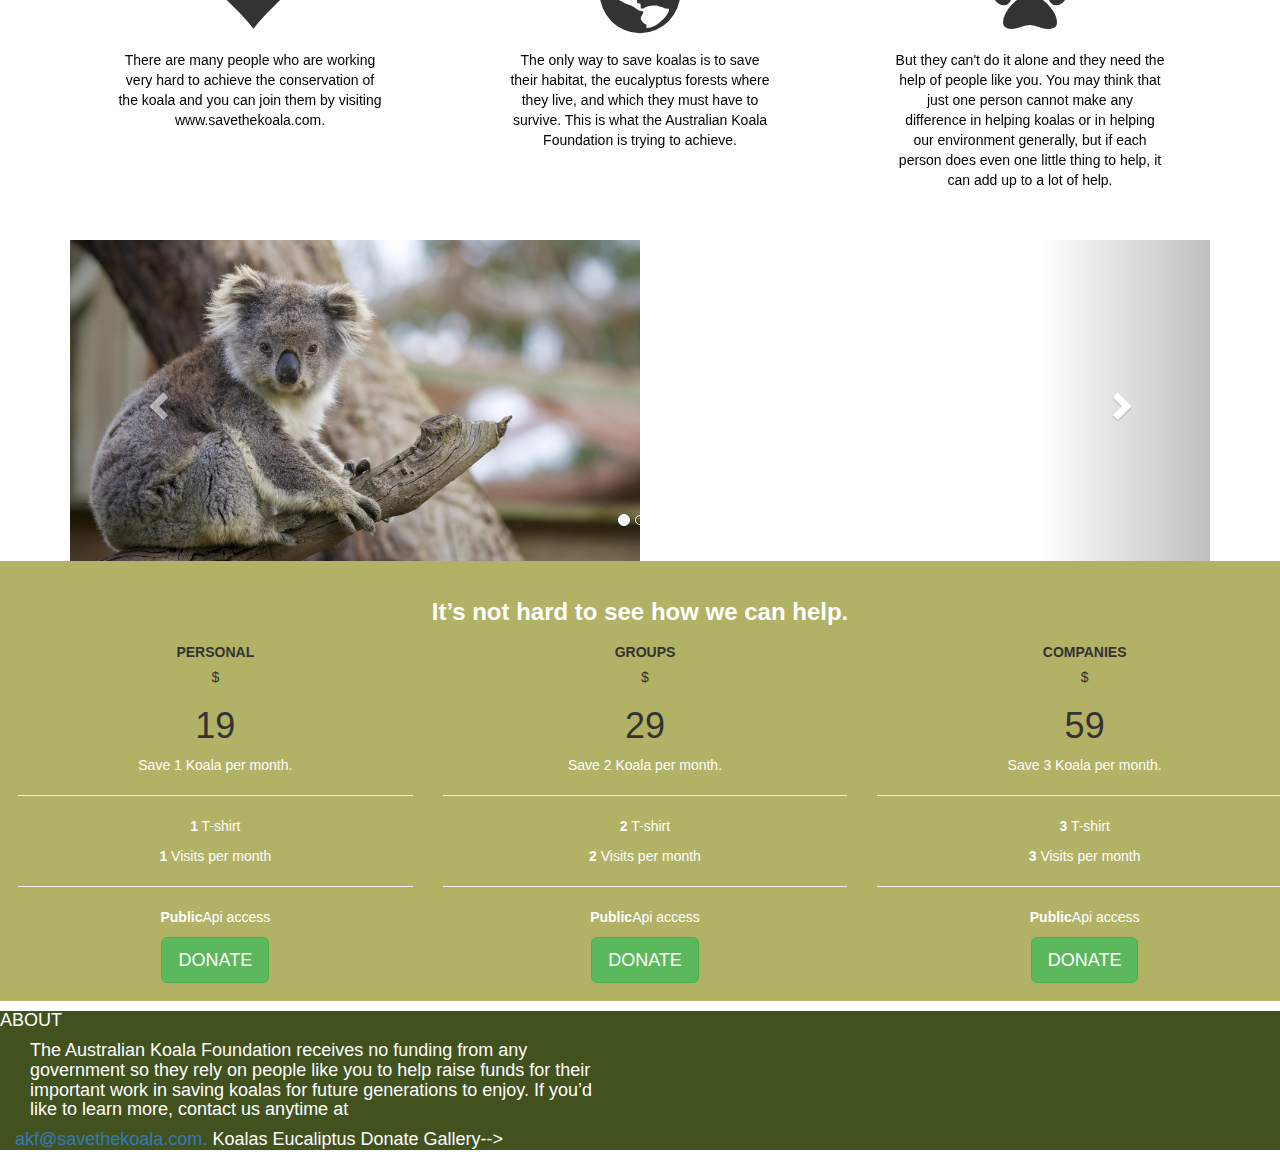
==== commit b1dce84f: "secciones terminadas" ====
--- a/save-the-koala-master/index.html
+++ b/save-the-koala-master/index.html
@@ -52,7 +52,7 @@
             <div class="row">
                 <div class="col-md-6">
                     <p class=p rimer-parrafo>Koalas are declining in rapid numbers because the trees where they spend a majority of their time are being quickly chopped down. Activists need to take action to try and protect these animals’ habitats so they do not become a thing of the past.</p>
-                    <a class="btn btn-success" href="#">See More</a>
+                    <a class="btn btn-success" href="#" data-toggle="tooltip" title="Hola soy un boton!">See More</a>
                 </div>
             </div>
         </div>
@@ -82,11 +82,32 @@
                 <h3>EASY HELP</h3>
                 <h1 class="titulo-3">Save Koalas From Possible Extinction!</h1>
                 <p>Loss of koala habitat is the major threat facing koalas today. Since white settlement of Australia, roughly 80% of the koala’s habitat has been destroyed and of what remains, most occurs on privately owned land and almost none is protected.</p>
-                <a class="btn btn-success" href="#">Read More</a>
-            </div>
-            <div class="col-md-6">
-                <img class="koala-3 text-right" src="img/cosita.jpg" width="500">
-            </div>
+                <div class="col-md-6">
+                    <!-- Trigger the modal with a button -->
+                    <button type="button" class="btn btn-success btn-lg" data-toggle="modal" data-target="#myModal">Read More</button>
+                    <!-- Modal -->
+                    <div class="modal fade" id="myModal" role="dialog">
+                        <div class="modal-dialog">
+                            <!-- Modal content-->
+                            <div class="modal-content">
+                                <div class="modal-header">
+                                    <button type="button" class="close" data-dismiss="modal">&times;</button>
+                                    <h4 class="modal-title">Error 404</h4>
+                                </div>
+                                <div class="modal-body">
+                                </div>
+                                <div class="modal-footer">
+                                    <button type="button" class="btn btn-success" data-dismiss="modal">Close</button>
+                                </div>
+                            </div>
+                        </div>
+                    </div>
+                </div>
+            </div>
+        </div>
+        <div class="col-md-6">
+            <img class="koala-3 text-right" src="img/cosita.jpg" width="500">
+        </div>
         </div>
     </section>
     <section class="section-4">
@@ -132,10 +153,109 @@
                 </div>
             </div>
         </div>
-    </section>
-    </section>
+        <br>
+        <br>
+        <div id="myCarousel" class="carousel slide" data-ride="carousel">
+            <!-- Indicators -->
+            <ol class="carousel-indicators">
+                <li data-target="#myCarousel" data-slide-to="0" class="active"></li>
+                <li data-target="#myCarousel" data-slide-to="1"></li>
+                <li data-target="#myCarousel" data-slide-to="2"></li>
+            </ol>
+            <!-- Wrapper for slides -->
+            <div class="carousel-inner">
+                <div class="item active">
+                    <img src="img/uno.jpg" alt="Los Angeles" style="width:50%;">
+                </div>
+                <div class="item">
+                    <img src="img/tres.jpg" alt="Chicago" style="width:50%;">
+                </div>
+                <div class="item">
+                    <img src="img/cosita.jpg" alt="New york" style="width:50%;">
+                </div>
+            </div>
+            <!-- Left and right controls -->
+            <a class="left carousel-control" href="#myCarousel" data-slide="prev">
+      <span class="glyphicon glyphicon-chevron-left"></span>
+      <span class="sr-only">Previous</span>
+    </a>
+            <a class="right carousel-control" href="#myCarousel" data-slide="next">
+      <span class="glyphicon glyphicon-chevron-right"></span>
+      <span class="sr-only">Next</span>
+    </a>
+        </div>
+    </section>
+    <section class="six-section">
+        <div class="container-fluid">
+            <div class="row">
+                <div class="col-lg-12 col-md-12 col-sm-12 col-xs-12 text-center">
+                    <h3 class="can-help"><strong>It’s not hard to see how we can help.</strong></h3>
+                </div>
+                <br>
+                <br>
+                <div class="row">
+                    <div class="col-lg-4 col-md-4 help text-center">
+                        <h5 class="personal"><strong>PERSONAL</strong></h5>
+                        <div id="valor">
+                            <h5 class="signo">$</h5>
+                            <h1 class="numero">19</h1>
+                        </div>
+                        <p class="nuevo">Save 1 Koala per month.</p>
+                        <hr>
+                        <p class="nuevo"><strong>1</strong> T-shirt</p>
+                        <p class="nuevo"><strong>1</strong> Visits per month</p>
+                        <hr>
+                        <p class="nuevo"><strong>Public</strong>Api access</p>
+                        <button type="button" class="btn btn-success btn-lg ">DONATE</button>
+                    </div>
+                    <div class="row">
+                        <div class="col-lg-4 col-md-4 help text-center">
+                            <h5 class="personal"><strong>GROUPS</strong></h5>
+                            <div class="valor">
+                                <h5 class="signo">$</h5>
+                                <h1 class="numero">29</h1>
+                            </div>
+                            <p class="nuevo">Save 2 Koala per month.</p>
+                            <hr>
+                            <p class="nuevo"><strong>2</strong> T-shirt</p>
+                            <p class="nuevo"><strong>2</strong> Visits per month</p>
+                            <hr>
+                            <p class="nuevo"><strong>Public</strong>Api access</p>
+                            <button type="button" class="btn btn-success btn-lg ">DONATE</button>
+                        </div>
+                        <div class="row">
+                            <div class="col-lg-4 col-md-4 help text-center">
+                                <h5 class="personal"><strong>COMPANIES</strong></h5>
+                                <div class="valor">
+                                    <h5 class="signo">$</h5>
+                                    <h1 class="numero">59</h1>
+                                </div>
+                                <p class="nuevo">Save 3 Koala per month.</p>
+                                <hr>
+                                <p class="nuevo"><strong>3</strong> T-shirt</p>
+                                <p class="nuevo"><strong>3</strong> Visits per month</p>
+                                <hr>
+                                <p class="nuevo"><strong>Public</strong>Api access</p>
+                                <button type="button" class="btn btn-success btn-lg ">DONATE</button>
+                            </div>
+                        </div>
+                    </div>
+                </div>
+    </section>
+    <footer>
+        <h4>ABOUT<h4> 
+        <div class="container-fluid">
+            <div class="row">
+                <div class="col-md-6">
+                    <p>The Australian Koala Foundation receives no funding from any government so they rely on people like you to help raise funds for their important work in saving koalas for future generations to enjoy. If you’d like to learn more, contact us anytime at</p><a> akf@savethekoala.com.</a> Koalas Eucaliptus Donate Gallery-->
+                </div>
+            </div>
+        </div>
+        
+    </footer>
     <script src="js/jquery-3.2.1.min.js"></script>
     <script src="js/bootstrap.min.js"></script>
+    <script src="js/main.js"></script>
 </body>
 
 </html>
--- a/save-the-koala-master/css/style.css
+++ b/save-the-koala-master/css/style.css
@@ -130,4 +130,18 @@
 
 .action h3{
 	color: #b2b266;
+}
+
+.modal-content h4{
+	color: black;
+}
+
+.six-section{
+	background-color: #b2b266;
+    padding: 18px;
+}
+footer{
+	background-color: #41521F;
+    text-decoration: none;
+    color: white;
 }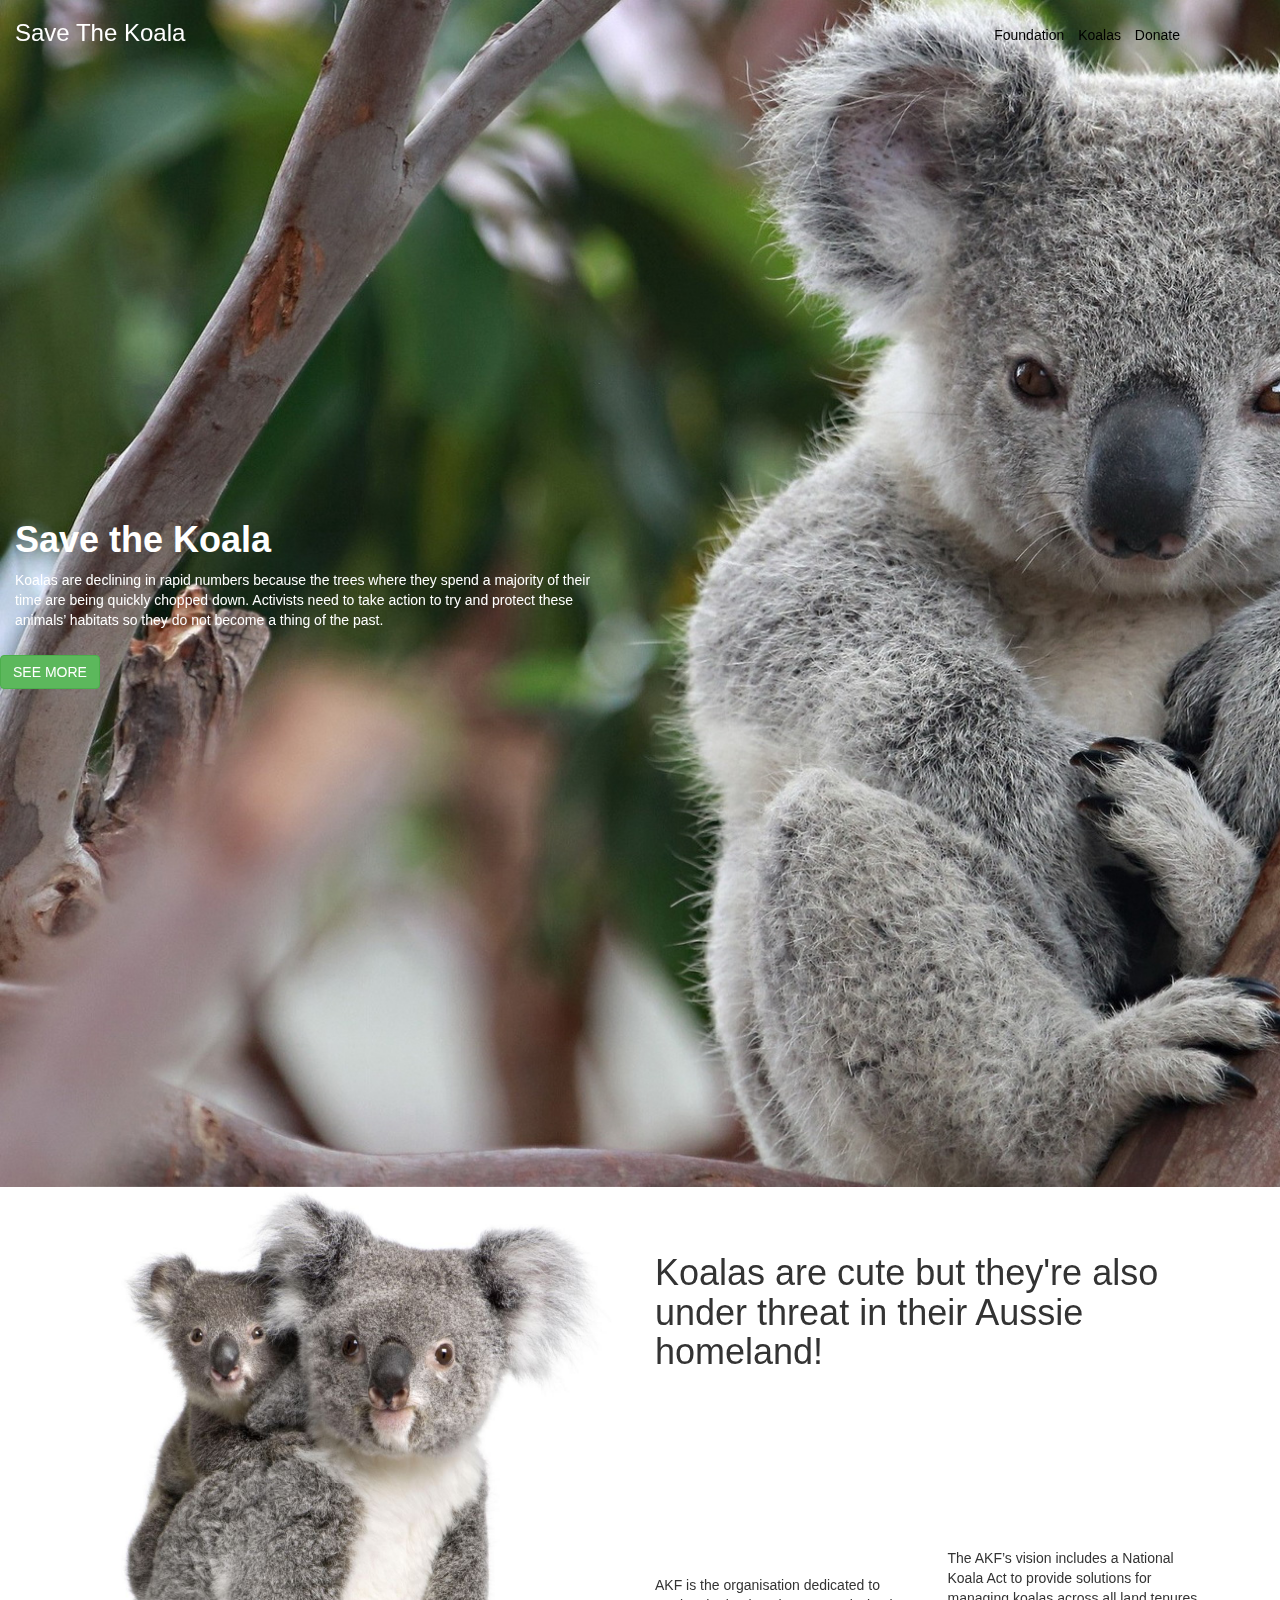
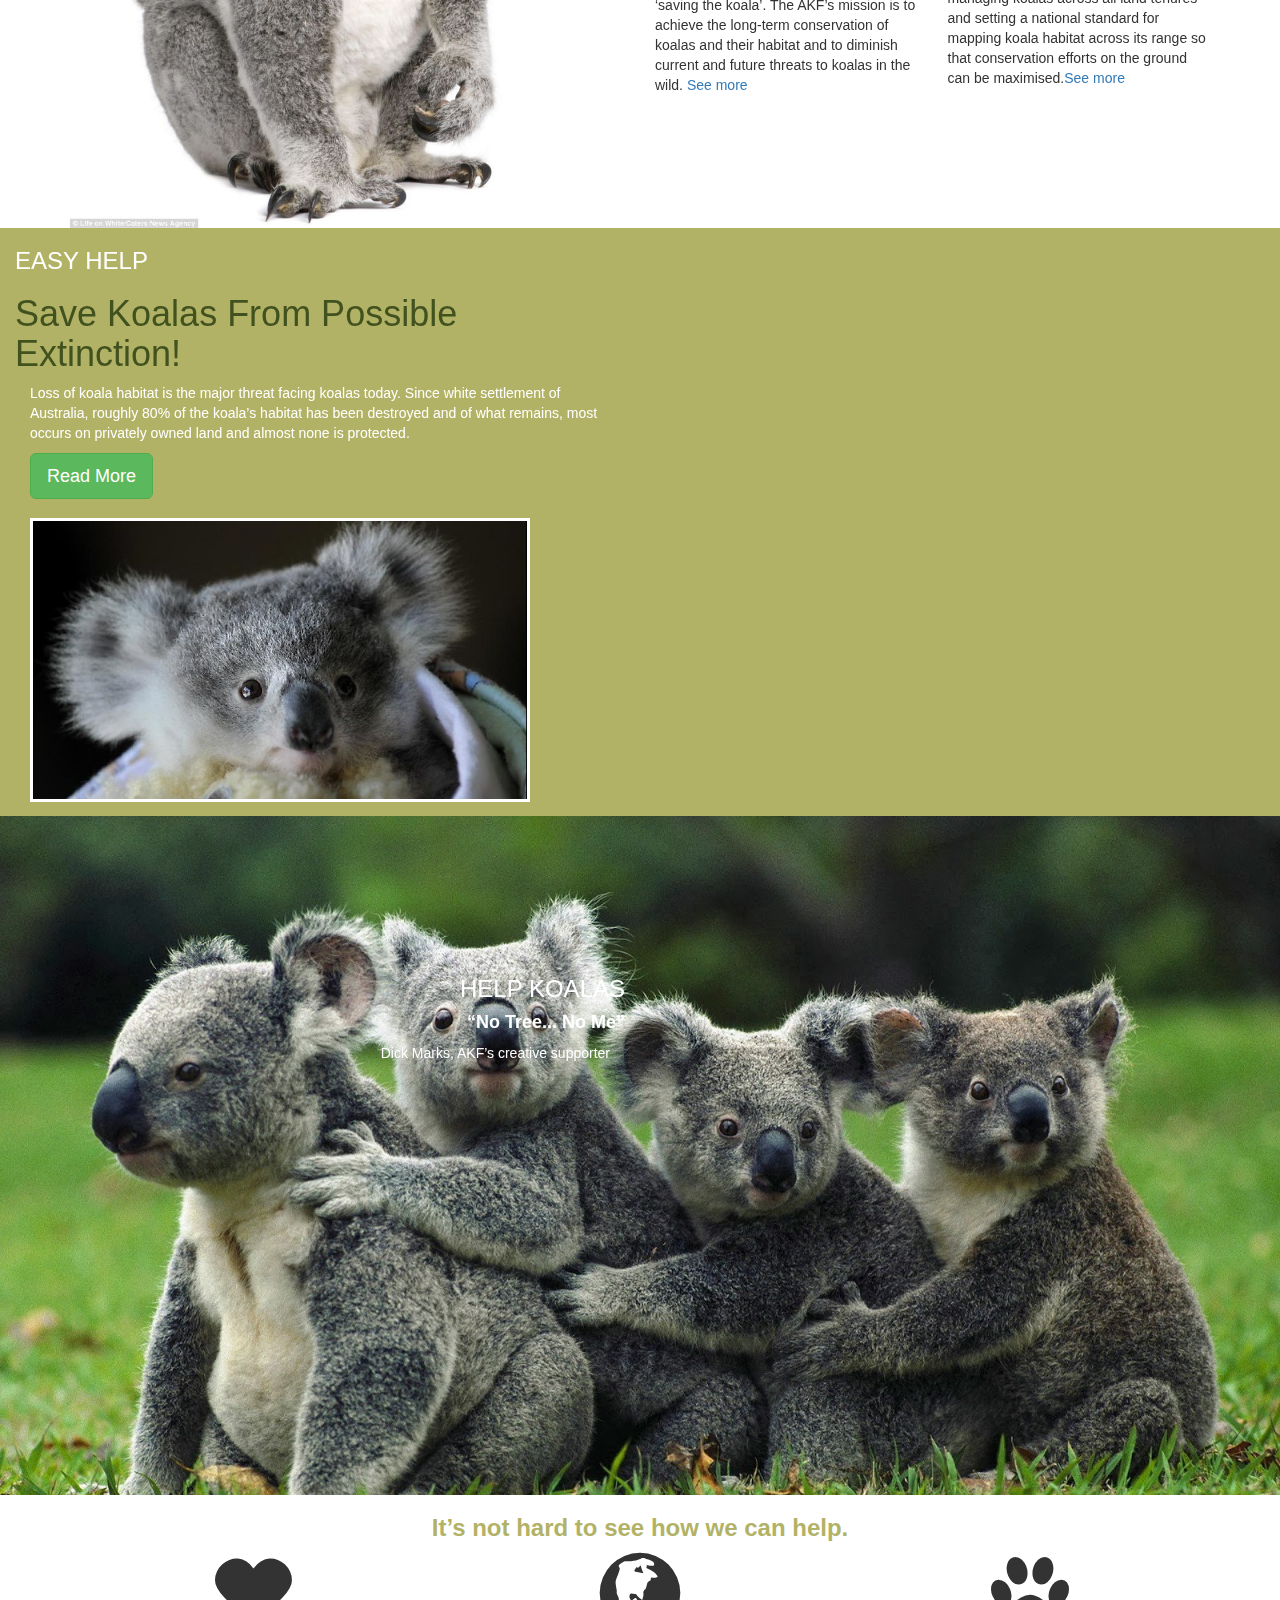
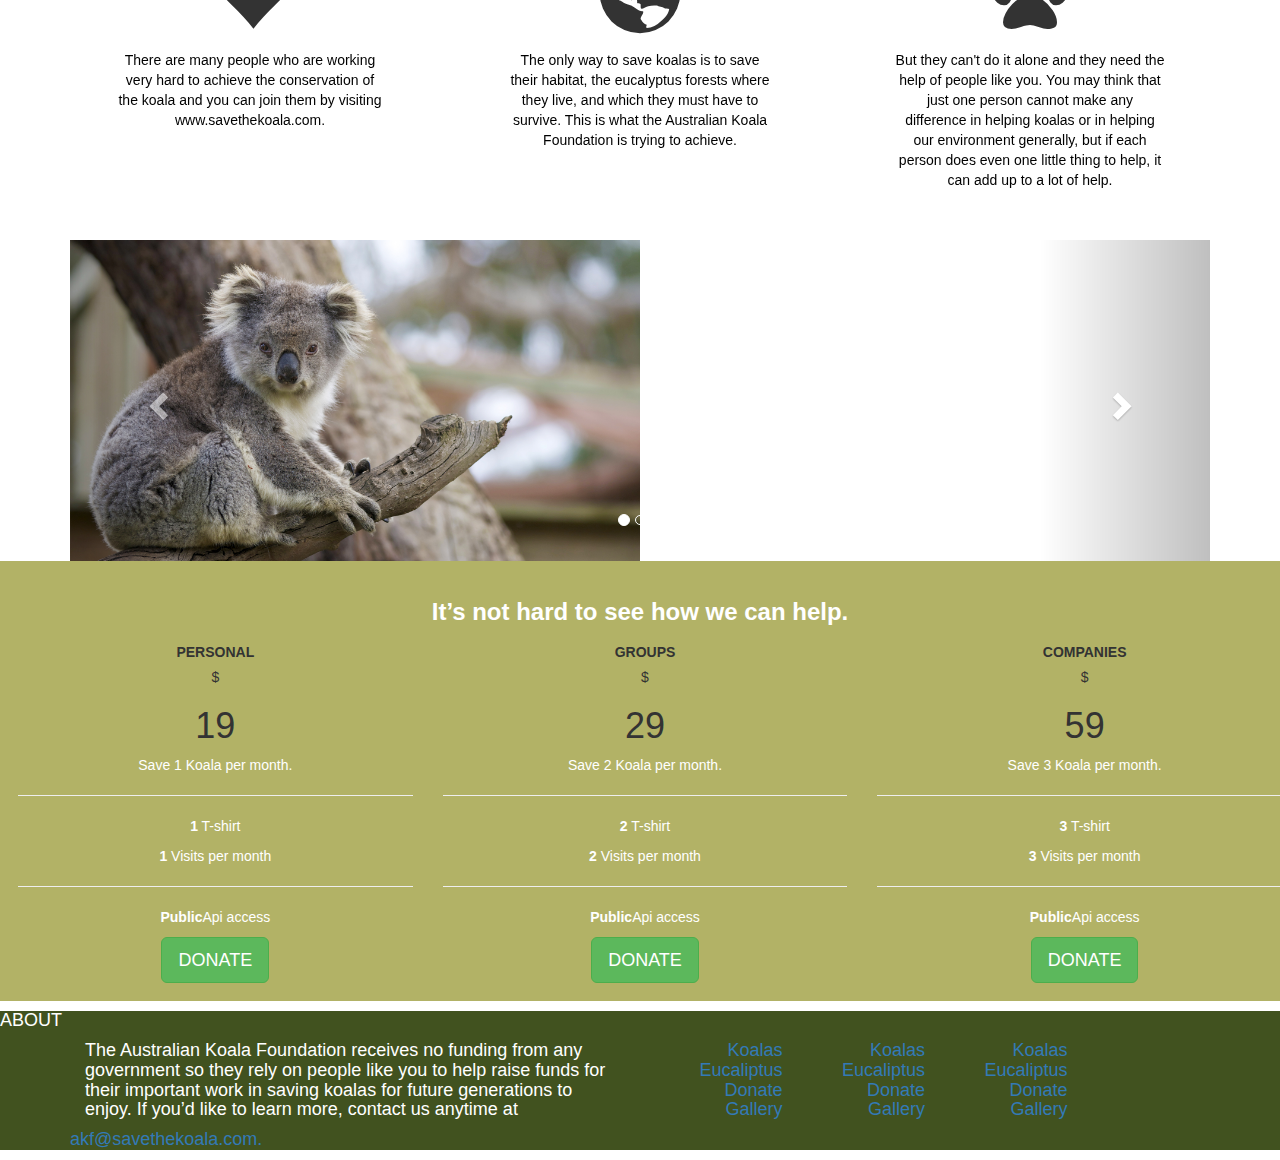
==== commit 575bb233: "footer aun editando" ====
--- a/save-the-koala-master/index.html
+++ b/save-the-koala-master/index.html
@@ -75,6 +75,7 @@
                     </div>
                 </div>
             </div>
+        </div>
     </section>
     <section class="container-fluid section-3">
         <div class="row">
@@ -244,13 +245,44 @@
     </section>
     <footer>
         <h4>ABOUT<h4> 
-        <div class="container-fluid">
+        <div class="container">
             <div class="row">
                 <div class="col-md-6">
-                    <p>The Australian Koala Foundation receives no funding from any government so they rely on people like you to help raise funds for their important work in saving koalas for future generations to enjoy. If you’d like to learn more, contact us anytime at</p><a> akf@savethekoala.com.</a> Koalas Eucaliptus Donate Gallery-->
-                </div>
-            </div>
-        </div>
+                    <p>The Australian Koala Foundation receives no funding from any government so they rely on people like you to help raise funds for their important work in saving koalas for future generations to enjoy. If you’d like to learn more, contact us anytime at</p><a> akf@savethekoala.com.</a>
+     
+                    </div>
+                    <div class="row">
+                    <div class="col-md-6">
+                        <div class="col-md-3">
+                            <ul class="list-unstyled text-right">
+                                <a href="#"><li>Koalas</li></a>
+                                <a href="#"><li>Eucaliptus</li></a>
+                                <a href="#"><li>Donate</li></a>
+                                <a href="#"><li>Gallery</li></a>
+                            </ul>
+                            </div >
+                            <div class="col-md-3">
+                            <ul class="list-unstyled text-right">
+                                <a href="#"><li>Koalas</li></a>
+                                <a href="#"><li>Eucaliptus</li></a>
+                                <a href="#"><li>Donate</li></a>
+                                <a href="#"><li>Gallery</li></a>
+                            </ul>
+                            </div>
+                            <div class="col-md-3">
+                            <ul class="list-unstyled text-right">
+                                <a href="#"><li>Koalas</li></a>
+                                <a href="#"><li>Eucaliptus</li></a>
+                                <a href="#"><li>Donate</li></a>
+                                <a href="#"><li>Gallery</li></a>
+                            </ul>
+                            </div>
+                   
+                          
+                    </div>
+                </div>
+            </div>
+        
         
     </footer>
     <script src="js/jquery-3.2.1.min.js"></script>
--- a/save-the-koala-master/css/style.css
+++ b/save-the-koala-master/css/style.css
@@ -144,4 +144,8 @@
 	background-color: #41521F;
     text-decoration: none;
     color: white;
+}
+
+.listas-section-6 a {
+	color: #b2b266;
 }